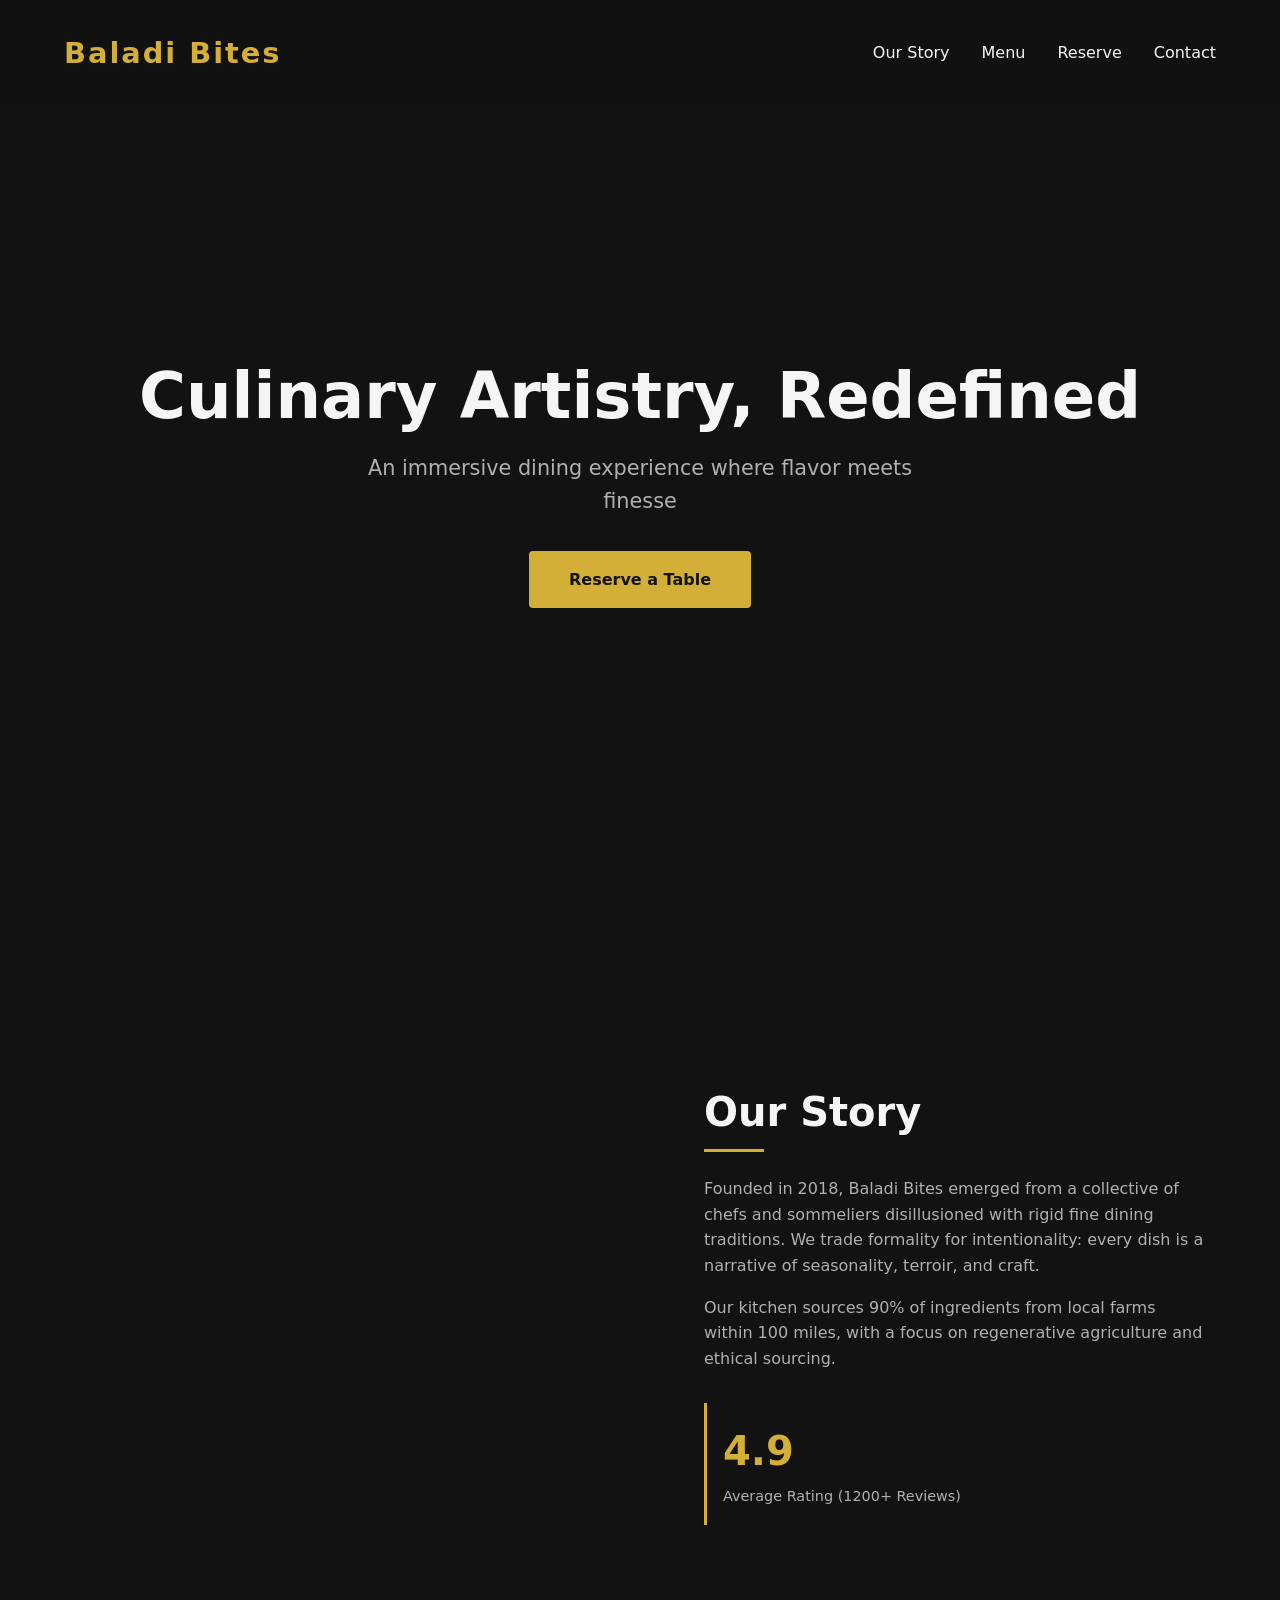
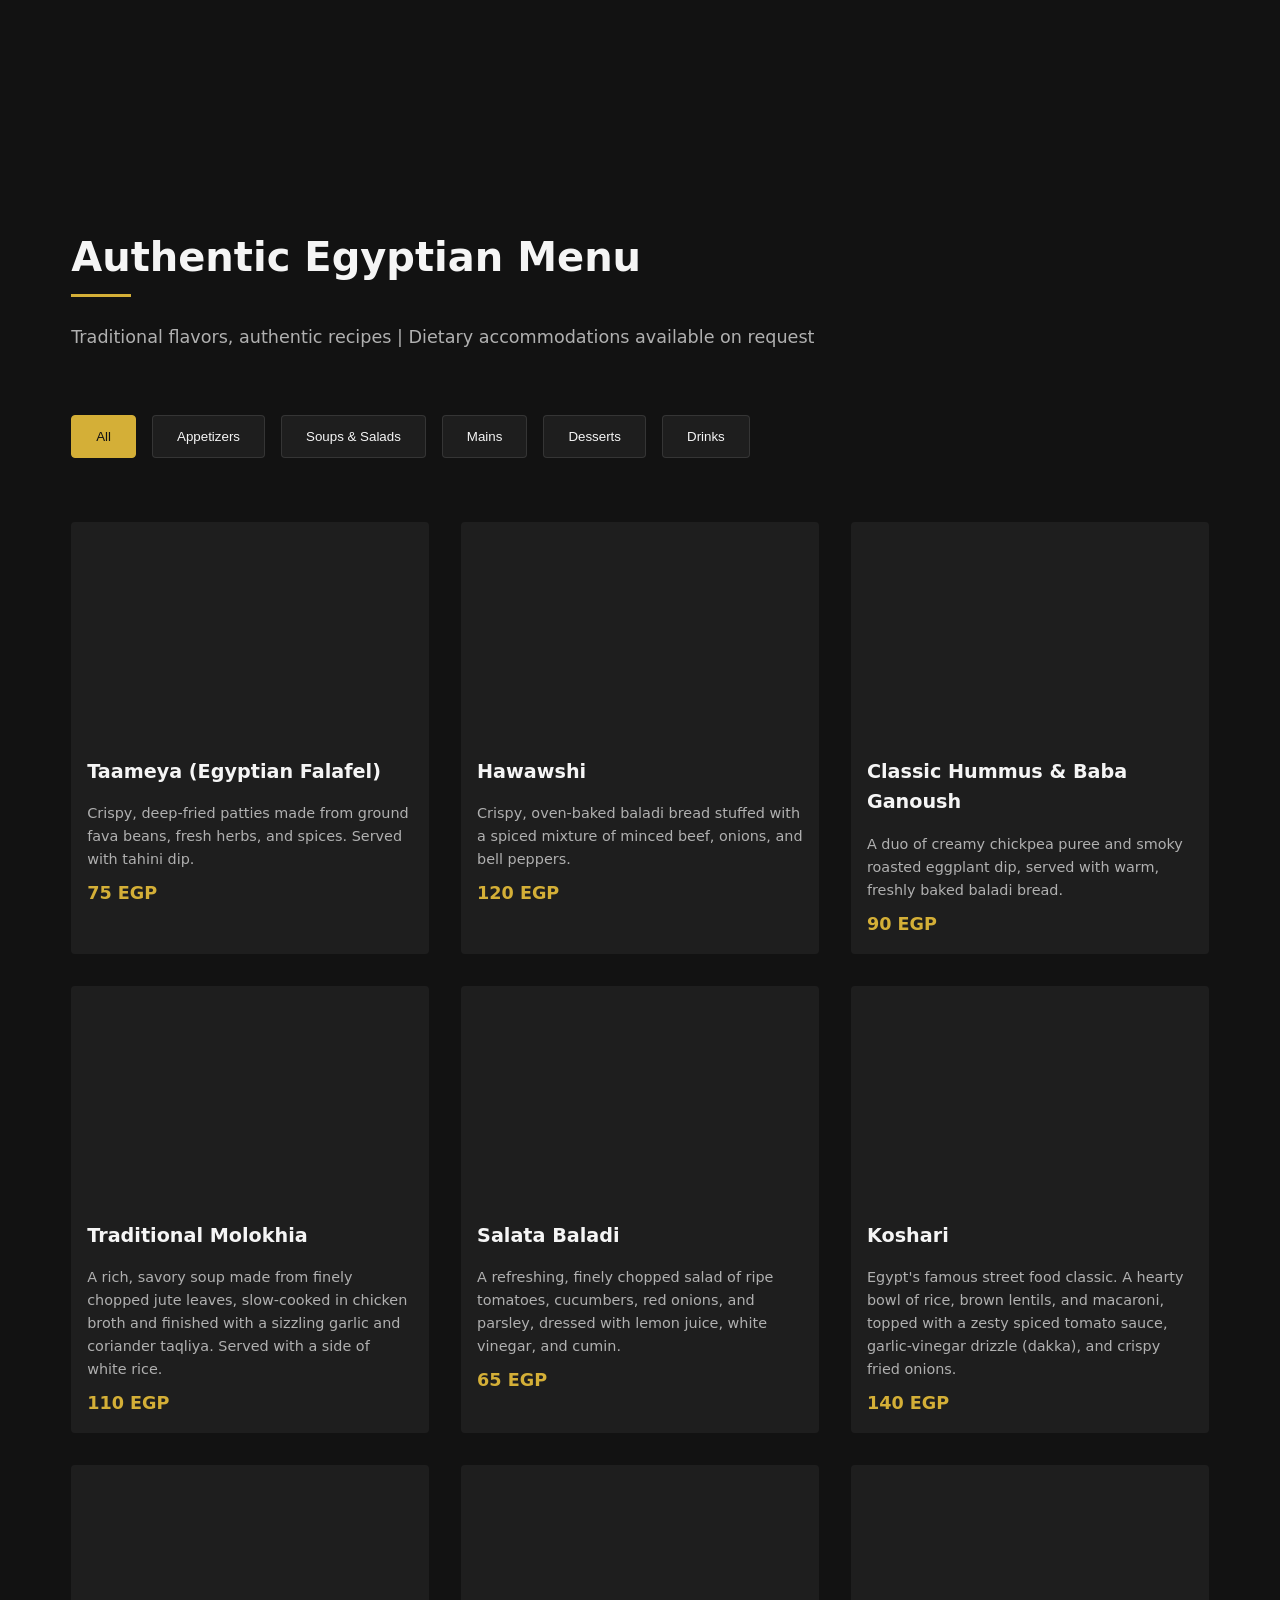
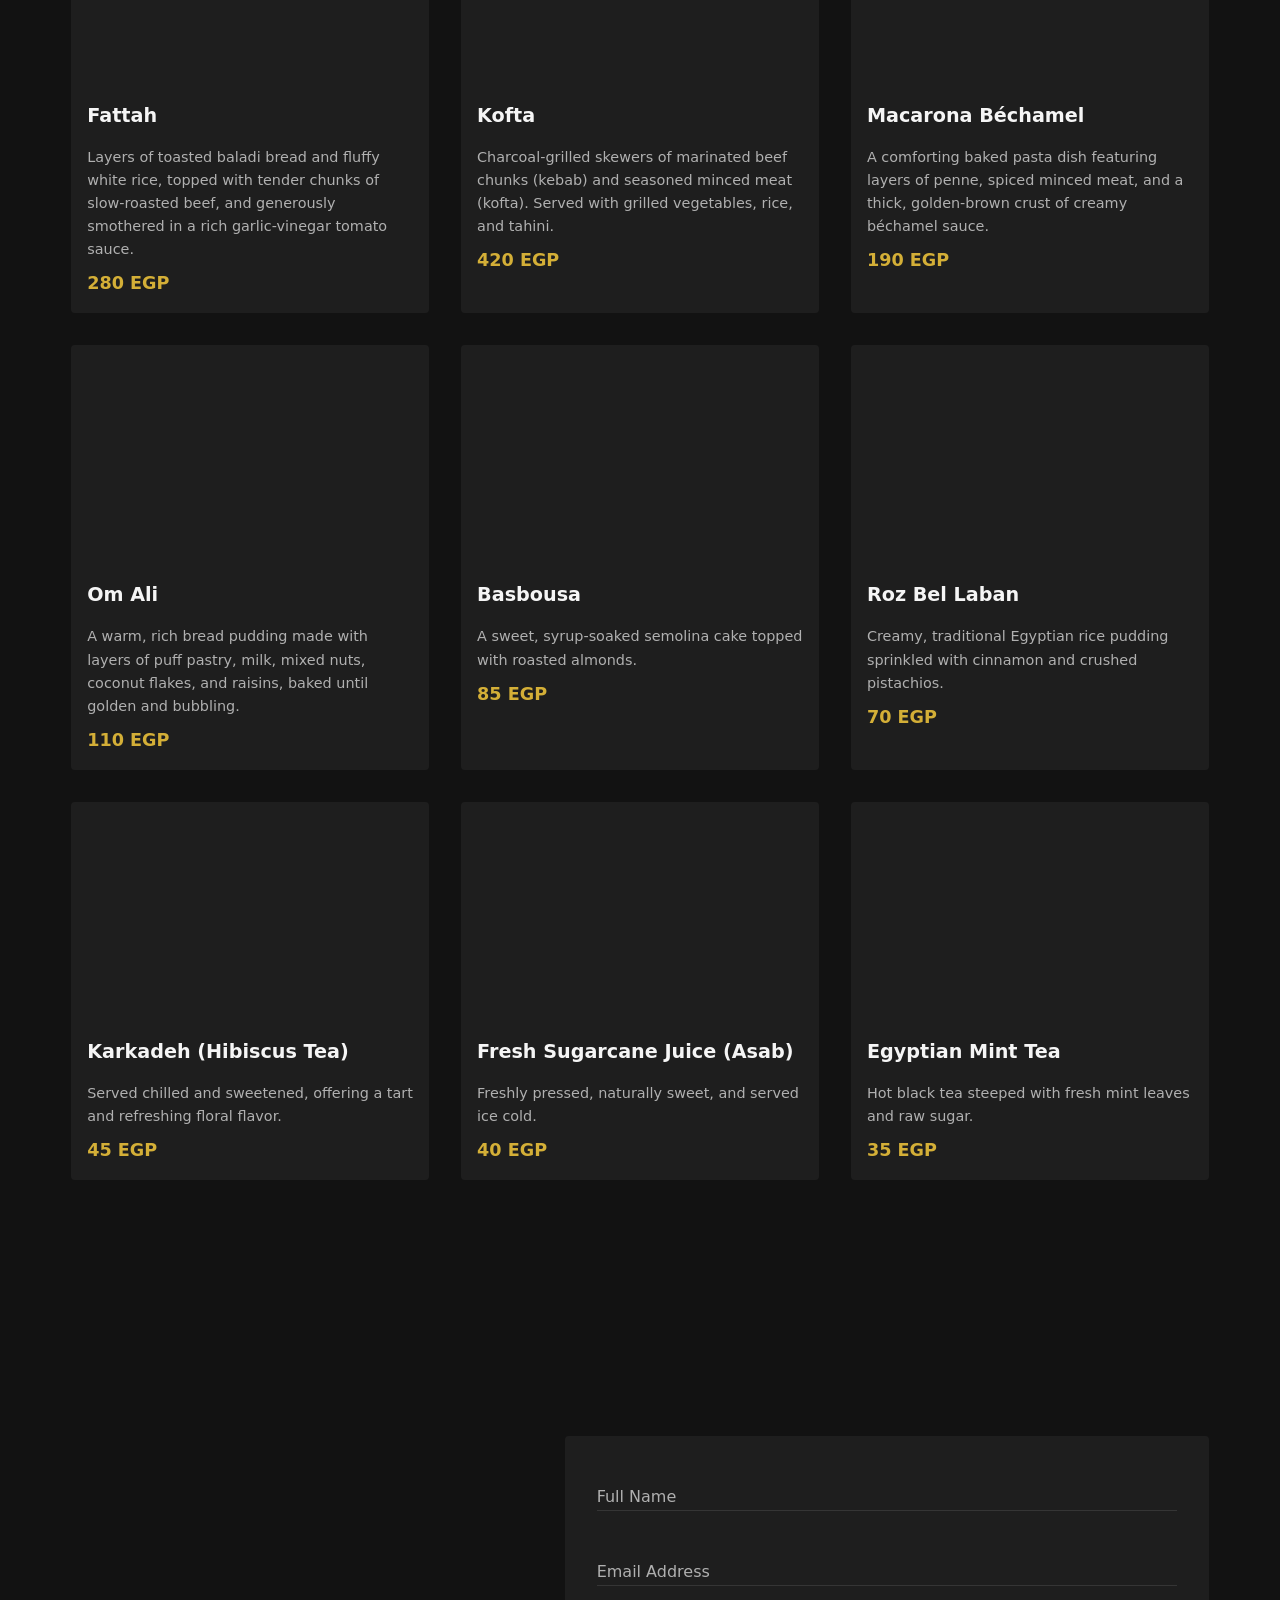
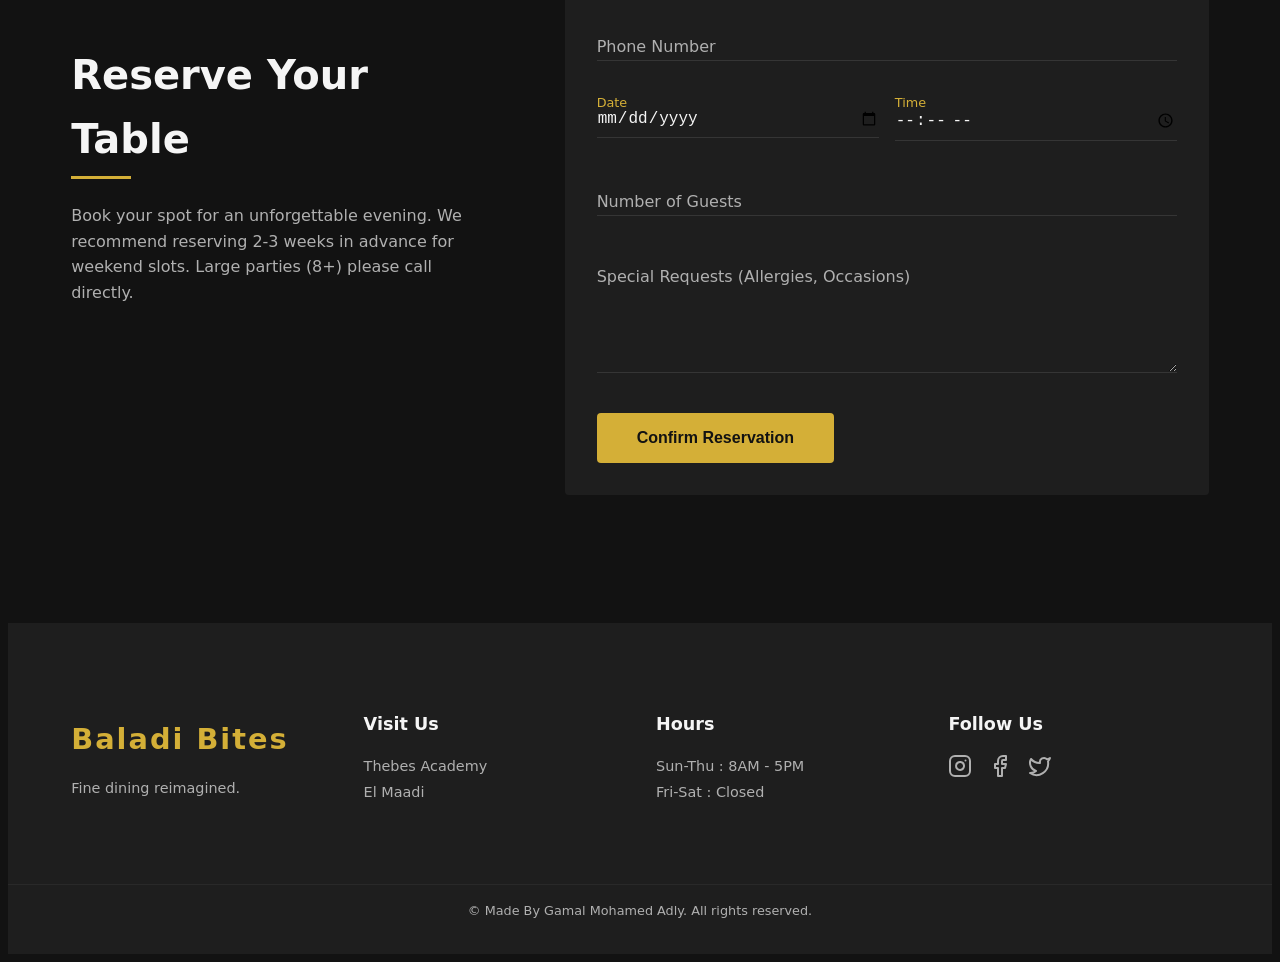
==== index.html @ e2bc04d7 "Add files via upload" ====
<!DOCTYPE html>
<html lang="en">
<head>
    <meta charset="UTF-8">
    <meta name="viewport" content="width=device-width, initial-scale=1.0">
    <title>Baladi Bites | Fine Dining</title>
    <link rel="stylesheet" href="style.css">
</head>
<body>
    <div class="cursor-dot" data-cursor-dot></div>
    
    <!-- Navigation -->
    <header class="header">
        <nav class="nav container">
            <a href="#" class="nav__logo">Baladi Bites</a>
            <ul class="nav__links">
                <li><a href="#story" class="nav__link">Our Story</a></li>
                <li><a href="#menu" class="nav__link">Menu</a></li>
                <li><a href="#reserve" class="nav__link">Reserve</a></li>
                <li><a href="#contact" class="nav__link">Contact</a></li>
            </ul>
            <button class="hamburger" aria-label="Toggle navigation">
                <span class="hamburger__line"></span>
                <span class="hamburger__line"></span>
                <span class="hamburger__line"></span>
            </button>
        </nav>
        <div class="mobile-nav">
            <ul class="mobile-nav__links">
                <li><a href="#story" class="mobile-nav__link">Our Story</a></li>
                <li><a href="#menu" class="mobile-nav__link">Menu</a></li>
                <li><a href="#reserve" class="mobile-nav__link">Reserve</a></li>
                <li><a href="#contact" class="mobile-nav__link">Contact</a></li>
            </ul>
        </div>
    </header>

    <main>
        <!-- Hero Section -->
        <section class="hero">
            <div class="hero__bg"></div>
            <div class="hero__content container">
                <h1 class="hero__title">Culinary Artistry, Redefined</h1>
                <p class="hero__subtitle">An immersive dining experience where flavor meets finesse</p>
                <a href="#reserve" class="btn btn--primary">Reserve a Table</a>
            </div>
        </section>

        <!-- Story Section -->
        <section id="story" class="section story">
            <div class="container story__grid">
                <div class="story__image scroll-reveal">
                    <div class="story__image-wrapper">
                        <!-- Our story image -->
                        <div class="placeholder-image" style="background-image: url('https://images.unsplash.com/photo-1552566626-52f8b828add9?q=80&w=870&auto=format&fit=crop&ixlib=rb-4.1.0&ixid=M3wxMjA3fDB8MHxwaG90by1wYWdlfHx8fGVufDB8fHx8fA%3D%3D')"></div>
                    </div>
                </div>
                <div class="story__text scroll-reveal">
                    <h2 class="section__title">Our Story</h2>
                    <p class="story__paragraph">Founded in 2018, Baladi Bites emerged from a collective of chefs and sommeliers disillusioned with rigid fine dining traditions. We trade formality for intentionality: every dish is a narrative of seasonality, terroir, and craft.</p>
                    <p class="story__paragraph">Our kitchen sources 90% of ingredients from local farms within 100 miles, with a focus on regenerative agriculture and ethical sourcing.</p>
                    <div class="story__stat">
                        <span class="stat__number">4.9</span>
                        <span class="stat__label">Average Rating (1200+ Reviews)</span>
                    </div>
                </div>
            </div>
        </section>

        <!-- Menu Section -->
        <section id="menu" class="section menu">
            <div class="container">
                <h2 class="section__title scroll-reveal">Authentic Egyptian Menu</h2>
                <p class="section__subtitle scroll-reveal">Traditional flavors, authentic recipes | Dietary accommodations available on request</p>
                <div class="menu__tabs scroll-reveal">
                    <button class="menu__tab active" data-category="all">All</button>
                    <button class="menu__tab" data-category="mezze">Appetizers</button>
                    <button class="menu__tab" data-category="soups-salads">Soups & Salads</button>
                    <button class="menu__tab" data-category="mains">Mains</button>
                    <button class="menu__tab" data-category="desserts">Desserts</button>
                    <button class="menu__tab" data-category="beverages">Drinks</button>
                </div>
                <div class="menu__grid">
                    <!-- Mezze (Appetizers) -->
                    <div class="menu-item scroll-reveal" data-category="mezze">
                        <div class="menu-item__image">
                            <div class="placeholder-image small" style="background-image: url('https://images.unsplash.com/photo-1701688596783-231b3764ef67?q=80&w=387&auto=format&fit=crop&ixlib=rb-4.1.0&ixid=M3wxMjA3fDB8MHxwaG90by1wYWdlfHx8fGVufDB8fHx8fA%3D%3D')"></div>
                        </div>
                        <div class="menu-item__content">
                            <h3 class="menu-item__name">Taameya (Egyptian Falafel)</h3>
                            <p class="menu-item__desc">Crispy, deep-fried patties made from ground fava beans, fresh herbs, and spices. Served with tahini dip.</p>
                            <span class="menu-item__price">75 EGP</span>
                        </div>
                    </div>
                    <div class="menu-item scroll-reveal" data-category="mezze">
                        <div class="menu-item__image">
                            <div class="placeholder-image small" style="background-image: url('https://tarasmulticulturaltable.com/wp-content/uploads/2021/09/Hawawshi-Egyptian-Meat-Stuffed-Bread-3-of-3.jpg')"></div>
                        </div>
                        <div class="menu-item__content">
                            <h3 class="menu-item__name">Hawawshi</h3>
                            <p class="menu-item__desc">Crispy, oven-baked baladi bread stuffed with a spiced mixture of minced beef, onions, and bell peppers.</p>
                            <span class="menu-item__price">120 EGP</span>
                        </div>
                    </div>
                    <div class="menu-item scroll-reveal" data-category="mezze">
                        <div class="menu-item__image">
                            <div class="placeholder-image small" style="background-image: url('https://www.theendlessmeal.com/wp-content/uploads/2018/09/Baba-Ganoush-recipe-750x750.jpg')"></div>
                        </div>
                        <div class="menu-item__content">
                            <h3 class="menu-item__name">Classic Hummus & Baba Ganoush</h3>
                            <p class="menu-item__desc">A duo of creamy chickpea puree and smoky roasted eggplant dip, served with warm, freshly baked baladi bread.</p>
                            <span class="menu-item__price">90 EGP</span>
                        </div>
                    </div>

                    <!-- Soups & Salads -->
                    <div class="menu-item scroll-reveal" data-category="soups-salads">
                        <div class="menu-item__image">
                            <div class="placeholder-image small" style="background-image: url('https://media.istockphoto.com/id/1490938624/photo/egyptian-traditional-food-molokhyia.jpg?s=612x612&w=0&k=20&c=Lq4S7JiO0O7i8OnydEmXcKAFef3oJOG7vDvZ_4C8KU8=')"></div>
                        </div>
                        <div class="menu-item__content">
                            <h3 class="menu-item__name">Traditional Molokhia</h3>
                            <p class="menu-item__desc">A rich, savory soup made from finely chopped jute leaves, slow-cooked in chicken broth and finished with a sizzling garlic and coriander taqliya. Served with a side of white rice.</p>
                            <span class="menu-item__price">110 EGP</span>
                        </div>
                    </div>
                    <div class="menu-item scroll-reveal" data-category="soups-salads">
                        <div class="menu-item__image">
                            <div class="placeholder-image small" style="background-image: url('https://upload.wikimedia.org/wikipedia/commons/thumb/2/28/Salata_baladi.jpg/1280px-Salata_baladi.jpg')"></div>
                        </div>
                        <div class="menu-item__content">
                            <h3 class="menu-item__name">Salata Baladi</h3>
                            <p class="menu-item__desc">A refreshing, finely chopped salad of ripe tomatoes, cucumbers, red onions, and parsley, dressed with lemon juice, white vinegar, and cumin.</p>
                            <span class="menu-item__price">65 EGP</span>
                        </div>
                    </div>

                    <!-- Main Courses -->
                    <div class="menu-item scroll-reveal" data-category="mains">
                        <div class="menu-item__image">
                            <div class="placeholder-image small" style="background-image: url('https://upload.wikimedia.org/wikipedia/commons/e/e9/Egyptian_food_Koshary.jpg')"></div>
                        </div>
                        <div class="menu-item__content">
                            <h3 class="menu-item__name">Koshari</h3>
                            <p class="menu-item__desc">Egypt's famous street food classic. A hearty bowl of rice, brown lentils, and macaroni, topped with a zesty spiced tomato sauce, garlic-vinegar drizzle (dakka), and crispy fried onions.</p>
                            <span class="menu-item__price">140 EGP</span>
                        </div>
                    </div>
                    <div class="menu-item scroll-reveal" data-category="mains">
                        <div class="menu-item__image">
                            <div class="placeholder-image small" style="background-image: url('https://www.unileverfoodsolutions.eg/dam/global-ufs/mcos/meps/arabia/calcmenu/recipes/EG-recipes/In-Development/beef-shank-over-egyptian-fatta/main-header.jpg')"></div>
                        </div>
                        <div class="menu-item__content">
                            <h3 class="menu-item__name">Fattah</h3>
                            <p class="menu-item__desc">Layers of toasted baladi bread and fluffy white rice, topped with tender chunks of slow-roasted beef, and generously smothered in a rich garlic-vinegar tomato sauce.</p>
                            <span class="menu-item__price">280 EGP</span>
                        </div>
                    </div>
                    <div class="menu-item scroll-reveal" data-category="mains">
                        <div class="menu-item__image">
                            <div class="placeholder-image small" style="background-image: url('https://www.seriouseats.com/thmb/VDkcBrPDtVa4kBHa6XvklX2taB8=/1500x0/filters:no_upscale():max_bytes(150000):strip_icc()/__opt__aboutcom__coeus__resources__content_migration__serious_eats__seriouseats.com__recipes__images__20090813-lamb-kofta-4cea300ea5664787995b284c6a5ea9bb.jpg')"></div>
                        </div>
                        <div class="menu-item__content">
                            <h3 class="menu-item__name">Kofta</h3>
                            <p class="menu-item__desc">Charcoal-grilled skewers of marinated beef chunks (kebab) and seasoned minced meat (kofta). Served with grilled vegetables, rice, and tahini.</p>
                            <span class="menu-item__price">420 EGP</span>
                        </div>
                    </div>
                    <div class="menu-item scroll-reveal" data-category="mains">
                        <div class="menu-item__image">
                            <div class="placeholder-image small" style="background-image: url('https://tarasmulticulturaltable.com/wp-content/uploads/2019/01/Macarona-Bechamel-Egyptian-Baked-Pasta-2-of-3.jpg')"></div>
                        </div>
                        <div class="menu-item__content">
                            <h3 class="menu-item__name">Macarona Béchamel</h3>
                            <p class="menu-item__desc">A comforting baked pasta dish featuring layers of penne, spiced minced meat, and a thick, golden-brown crust of creamy béchamel sauce.</p>
                            <span class="menu-item__price">190 EGP</span>
                        </div>
                    </div>

                    <!-- Desserts -->
                    <div class="menu-item scroll-reveal" data-category="desserts">
                        <div class="menu-item__image">
                            <div class="placeholder-image small" style="background-image: url('https://t3.ftcdn.net/jpg/07/62/13/36/360_F_762133669_JiKxY4Dh9N9XXSTaU0Bs4FVhsabb4Xl3.jpg')"></div>
                        </div>
                        <div class="menu-item__content">
                            <h3 class="menu-item__name">Om Ali</h3>
                            <p class="menu-item__desc">A warm, rich bread pudding made with layers of puff pastry, milk, mixed nuts, coconut flakes, and raisins, baked until golden and bubbling.</p>
                            <span class="menu-item__price">110 EGP</span>
                        </div>
                    </div>
                    <div class="menu-item scroll-reveal" data-category="desserts">
                        <div class="menu-item__image">
                            <div class="placeholder-image small" style="background-image: url('https://thumbs.dreamstime.com/b/square-piece-basbousa-cream-held-fork-above-tray-dessert-has-golden-brown-crust-topped-crushed-384916424.jpg')"></div>
                        </div>
                        <div class="menu-item__content">
                            <h3 class="menu-item__name">Basbousa</h3>
                            <p class="menu-item__desc">A sweet, syrup-soaked semolina cake topped with roasted almonds.</p>
                            <span class="menu-item__price">85 EGP</span>
                        </div>
                    </div>
                    <div class="menu-item scroll-reveal" data-category="desserts">
                        <div class="menu-item__image">
                            <div class="placeholder-image small" style="background-image: url('https://www.osiristours.com/wp-content/uploads/2023/12/Roz-Bel-Laban.jpg')"></div>
                        </div>
                        <div class="menu-item__content">
                            <h3 class="menu-item__name">Roz Bel Laban</h3>
                            <p class="menu-item__desc">Creamy, traditional Egyptian rice pudding sprinkled with cinnamon and crushed pistachios.</p>
                            <span class="menu-item__price">70 EGP</span>
                        </div>
                    </div>

                    <!-- Beverages -->
                    <div class="menu-item scroll-reveal" data-category="beverages">
                        <div class="menu-item__image">
                            <div class="placeholder-image small" style="background-image: url('https://static.vecteezy.com/system/resources/previews/075/407/500/large_2x/egyptian-karkadeh-hibiscus-tea-free-photo.jpg')"></div>
                        </div>
                        <div class="menu-item__content">
                            <h3 class="menu-item__name">Karkadeh (Hibiscus Tea)</h3>
                            <p class="menu-item__desc">Served chilled and sweetened, offering a tart and refreshing floral flavor.</p>
                            <span class="menu-item__price">45 EGP</span>
                        </div>
                    </div>
                    <div class="menu-item scroll-reveal" data-category="beverages">
                        <div class="menu-item__image">
                            <div class="placeholder-image small" style="background-image: url('https://t4.ftcdn.net/jpg/05/88/95/49/360_F_588954911_S2dXt8djD0SJ03XFjbmGKepOZfJwVFGn.jpg')"></div>
                        </div>
                        <div class="menu-item__content">
                            <h3 class="menu-item__name">Fresh Sugarcane Juice (Asab)</h3>
                            <p class="menu-item__desc">Freshly pressed, naturally sweet, and served ice cold.</p>
                            <span class="menu-item__price">40 EGP</span>
                        </div>
                    </div>
                    <div class="menu-item scroll-reveal" data-category="beverages">
                        <div class="menu-item__image">
                            <div class="placeholder-image small" style="background-image: url('https://img.freepik.com/premium-photo/refreshing-glass-iced-tea-with-mint-leaves_1306868-11833.jpg?semt=ais_hybrid&w=740&q=80')"></div>
                        </div>
                        <div class="menu-item__content">
                            <h3 class="menu-item__name">Egyptian Mint Tea</h3>
                            <p class="menu-item__desc">Hot black tea steeped with fresh mint leaves and raw sugar.</p>
                            <span class="menu-item__price">35 EGP</span>
                        </div>
                    </div>
                </div>
            </div>
        </section>

        <!-- Reservation Section -->
        <section id="reserve" class="section reserve">
            <div class="container reserve__grid">
                <div class="reserve__text scroll-reveal">
                    <h2 class="section__title">Reserve Your Table</h2>
                    <p class="reserve__paragraph">Book your spot for an unforgettable evening. We recommend reserving 2-3 weeks in advance for weekend slots. Large parties (8+) please call directly.</p>
                </div>
                <form class="reserve__form scroll-reveal" id="reservation-form">
                    <div class="form-group">
                        <input type="text" id="name" placeholder=" " required>
                        <label for="name">Full Name</label>
                    </div>
                    <div class="form-group">
                        <input type="email" id="email" placeholder=" " required>
                        <label for="email">Email Address</label>
                    </div>
                    <div class="form-group">
                        <input type="tel" id="phone" placeholder=" " required>
                        <label for="phone">Phone Number</label>
                    </div>
                    <div class="form-row">
                        <div class="form-group">
                            <input type="date" id="date" placeholder=" " required>
                            <label for="date">Date</label>
                        </div>
                        <div class="form-group">
                            <input type="time" id="time" placeholder=" " required>
                            <label for="time">Time</label>
                        </div>
                    </div>
                    <div class="form-group">
                        <input type="number" id="guests" placeholder=" " min="1" max="12" required>
                        <label for="guests">Number of Guests</label>
                    </div>
                    <div class="form-group">
                        <textarea id="notes" placeholder=" " rows="3"></textarea>
                        <label for="notes">Special Requests (Allergies, Occasions)</label>
                    </div>
                    <button type="submit" class="btn btn--primary">Confirm Reservation</button>
                </form>
            </div>
        </section>
    </main>

    <!-- Footer -->
    <footer id="contact" class="footer">
        <div class="container footer__grid">
            <div class="footer__col scroll-reveal">
                <h3 class="footer__title">Baladi Bites</h3>
                <p class="footer__text">Fine dining reimagined.</p>
            </div>
            <div class="footer__col scroll-reveal">
                <h4 class="footer__subtitle">Visit Us</h4>
                <p class="footer__text">Thebes Academy<br>El Maadi</p>
            </div>
            <div class="footer__col scroll-reveal">
                <h4 class="footer__subtitle">Hours</h4>
                <p class="footer__text">Sun-Thu : 8AM - 5PM<br>Fri-Sat : Closed</p>
            </div>
            <div class="footer__col scroll-reveal">
                <h4 class="footer__subtitle">Follow Us</h4>
                <div class="footer__social">
                    <a href="#" class="social-icon" aria-label="Instagram">
                        <svg xmlns="http://www.w3.org/2000/svg" width="24" height="24" viewBox="0 0 24 24" fill="none" stroke="currentColor" stroke-width="2" stroke-linecap="round" stroke-linejoin="round"><rect x="2" y="2" width="20" height="20" rx="5" ry="5"></rect><path d="M16 11.37A4 4 0 1 1 12.63 8 4 4 0 0 1 16 11.37z"></path><line x1="17.5" y1="6.5" x2="17.51" y2="6.5"></line></svg>
                    </a>
                    <a href="#" class="social-icon" aria-label="Facebook">
                        <svg xmlns="http://www.w3.org/2000/svg" width="24" height="24" viewBox="0 0 24 24" fill="none" stroke="currentColor" stroke-width="2" stroke-linecap="round" stroke-linejoin="round"><path d="M18 2h-3a5 5 0 0 0-5 5v3H7v4h3v8h4v-8h3l1-4h-4V7a1 1 0 0 1 1-1h3z"></path></svg>
                    </a>
                    <a href="#" class="social-icon" aria-label="Twitter">
                        <svg xmlns="http://www.w3.org/2000/svg" width="24" height="24" viewBox="0 0 24 24" fill="none" stroke="currentColor" stroke-width="2" stroke-linecap="round" stroke-linejoin="round"><path d="M22 4s-.7 2.1-2 3.4c1.6 10-9.4 17.3-18 11.6 2.2.1 4.4-.6 6-2C3 15.5.5 9.6 3 5c2.2 2.6 5.6 4.1 9 4-.9-4.2 4-6.6 7-3.8 1.1 0 3-1.2 3-1.2z"></path></svg>
                    </a>
                </div>
            </div>
        </div>
        <div class="footer__bottom">
            <p class="container">&copy; Made By Gamal Mohamed Adly. All rights reserved.</p>
        </div>
    </footer>

    <script src="script.js"></script>
</body>
</html>
---- style.css ----
/* CSS Variables */ 
:root {     
    --bg-primary: #121212;     
    --bg-secondary: #1e1e1e;     
    --text-primary: #f5f5f5;     
    --text-secondary: #b0b0b0;     
    --accent: #d4af37;     
    --accent-light: #e8c547;     
    --spacing-sm: 1rem;     
    --spacing-md: 2rem;     
    --spacing-lg: 4rem;     
    --spacing-xl: 8rem;     
    --border-radius: 4px;     
    --transition: all 0.3s ease;     
    --font-main: system-ui, -apple-system, BlinkMacSystemFont, 'Segoe UI', Roboto, sans-serif; 
} /* Added missing brackets everywhere below */

/* Custom Scrollbar */ 
::-webkit-scrollbar {     
    width: 8px; 
}

::-webkit-scrollbar-track {     
    background: var(--bg-primary); 
}

::-webkit-scrollbar-thumb {     
    background: var(--accent);     
    border-radius: 4px;     
    scrollbar-width: thin;     
    scrollbar-color: var(--accent) var(--bg-primary); 
}

::selection {     
    background: var(--accent);     
    color: var(--bg-primary); 
}

*::before, *::after {     
    margin: 0;     
    padding: 0;     
    box-sizing: border-box; 
}

html {     
    scroll-behavior: smooth; 
}

body {     
    font-family: var(--font-main);     
    background: var(--bg-primary);     
    color: var(--text-primary);     
    line-height: 1.6;     
    overflow-x: hidden; 
}

.container {     
    width: 90%;     
    max-width: 1200px;     
    margin: 0 auto; 
}

.btn {     
    display: inline-block;     
    padding: 1rem 2.5rem;     
    border: none;     
    border-radius: var(--border-radius);     
    font-size: 1rem;     
    font-weight: 600;     
    text-decoration: none;     
    cursor: pointer;     
    transition: var(--transition); 
}

.btn--primary {     
    background: var(--accent);     
    color: var(--bg-primary); 
}

.btn--primary:hover {     
    background: var(--accent-light);     
    transform: translateY(-2px);     
    box-shadow: 0 4px 12px rgba(212, 175, 55, 0.3); 
}

.section {     
    padding: var(--spacing-xl) 0; 
}

.section__title {     
    font-size: 2.5rem;     
    margin-bottom: 1rem;     
    position: relative;     
    display: inline-block; 
}

.section__title::after {     
    content: '';     
    position: absolute;     
    bottom: -8px;     
    left: 0;     
    width: 60px;     
    height: 3px;     
    background: var(--accent); 
}

.section__subtitle {     
    color: var(--text-secondary);     
    font-size: 1.1rem;     
    margin-bottom: var(--spacing-lg); 
}

.scroll-reveal {     
    opacity: 0;     
    transform: translateY(20px);     
    transition: opacity 0.6s ease, transform 0.6s ease; 
}

.scroll-reveal.visible {     
    opacity: 1;     
    transform: translateY(0); 
}

.header {     
    position: fixed;     
    top: 0;     
    left: 0;     
    width: 100%;     
    z-index: 1000;     
    padding: 1.5rem 0;     
    transition: var(--transition);     
    background: rgba(18, 18, 18, 0.9);     
    backdrop-filter: blur(10px); 
}

.nav {     
    display: flex;     
    justify-content: space-between;     
    align-items: center; 
}

.nav__logo {     
    font-size: 1.8rem;     
    font-weight: 700;     
    color: var(--accent);     
    text-decoration: none;     
    letter-spacing: 2px; 
}

.nav__links {     
    display: flex;     
    gap: var(--spacing-md);     
    list-style: none; 
}

.nav__link {     
    color: var(--text-primary);     
    text-decoration: none;     
    font-weight: 500;     
    position: relative;     
    padding-bottom: 4px; 
}

.nav__link::after {     
    content: '';     
    position: absolute;     
    bottom: 0;     
    left: 0;     
    width: 0;     
    height: 2px;     
    background: var(--accent);     
    transition: var(--transition); 
}

.nav__link:hover::after {     
    width: 100%; 
}

.hamburger {     
    display: none;     
    flex-direction: column;     
    gap: 5px;     
    background: none;     
    border: none;     
    cursor: pointer;     
    padding: 5px; 
}

.hamburger__line {     
    width: 25px;     
    height: 2px;     
    background: var(--text-primary);     
    transition: var(--transition); 
}

.hamburger.active .hamburger__line:nth-child(1) {     
    transform: rotate(45deg) translate(5px, 5px); 
}

.hamburger.active .hamburger__line:nth-child(2) {     
    opacity: 0; 
}

.hamburger.active .hamburger__line:nth-child(3) {     
    transform: rotate(-45deg) translate(7px, -6px); 
}

.mobile-nav {     
    position: fixed;     
    top: 0;     
    right: 0;     
    width: 100%;     
    height: 100vh;     
    background: var(--bg-primary);     
    display: flex;     
    align-items: center;     
    justify-content: center;     
    transform: translateX(100%);     
    transition: var(--transition);     
    z-index: 999; 
}

.mobile-nav.active {     
    transform: translateX(0); 
}

.mobile-nav__links {     
    list-style: none;     
    text-align: center; 
}

.mobile-nav__link {     
    display: block;     
    color: var(--text-primary);     
    text-decoration: none;     
    font-size: 2rem;     
    margin: var(--spacing-md) 0;     
    transition: var(--transition); 
}

.mobile-nav__link:hover {     
    color: var(--accent); 
}

.hero {     
    height: 100vh;     
    position: relative;     
    display: flex;     
    align-items: center;     
    justify-content: center;     
    overflow: hidden; 
}

.hero__bg {     
    position: absolute;     
    top: 0;     
    left: 0;     
    width: 100%;     
    height: 100%;     
    background-image: url('https://images.unsplash.com/photo-1517248135467-4c7edcad34c4?w=1920&q=80');     
    background-size: cover;     
    background-position: center;     
    animation: zoom 20s ease-in-out infinite alternate;     
    opacity: 0.6; 
}

@keyframes zoom {     
    from { transform: scale(1); }     
    to { transform: scale(1.1); } 
}

.hero__content {     
    position: relative;     
    z-index: 1;     
    text-align: center;     
    padding: 0 var(--spacing-sm); 
}

.hero__title {     
    font-size: 4rem;     
    margin-bottom: 1rem;     
    line-height: 1.1; 
}

.hero__subtitle {     
    font-size: 1.3rem;     
    color: var(--text-secondary);     
    margin-bottom: var(--spacing-md);     
    max-width: 600px;     
    margin-left: auto;     
    margin-right: auto; 
}

.story__grid {     
    display: grid;     
    grid-template-columns: 1fr 1fr;     
    gap: var(--spacing-lg);     
    align-items: center; 
}

.story__image {     
    position: relative; 
}

.story__image-wrapper {     
    border-radius: var(--border-radius);     
    overflow: hidden;     
    transition: var(--transition); 
}

.story__image-wrapper:hover {     
    transform: scale(1.02); 
}

.placeholder-image {     
    width: 100%;     
    height: 500px;     
    background-size: cover;     
    background-position: center;     
    transition: var(--transition); 
}

.placeholder-image:hover {     
    transform: scale(1.05); 
}

.placeholder-image.small {     
    height: 200px; 
}

.story__text {     
    padding-left: var(--spacing-md); 
}

.story__paragraph {     
    margin-bottom: var(--spacing-sm);     
    color: var(--text-secondary); 
}

.story__stat {     
    margin-top: var(--spacing-md);     
    padding: var(--spacing-sm);     
    border-left: 3px solid var(--accent); 
}

.stat__number {     
    font-size: 2.5rem;     
    font-weight: 700;     
    color: var(--accent);     
    display: block; 
}

.stat__label {     
    color: var(--text-secondary);     
    font-size: 0.9rem; 
}

.menu__tabs {     
    display: flex;     
    gap: var(--spacing-sm);     
    margin-bottom: var(--spacing-lg);     
    flex-wrap: wrap; 
}

.menu__tab {     
    padding: 0.8rem 1.5rem;     
    background: var(--bg-secondary);     
    border: 1px solid rgba(255,255,255,0.1);     
    color: var(--text-primary);     
    border-radius: var(--border-radius);     
    cursor: pointer;     
    transition: var(--transition); 
}

.menu__tab.active, .menu__tab:hover {     
    background: var(--accent);     
    color: var(--bg-primary);     
    border-color: var(--accent); 
}

.menu__grid {     
    display: grid;     
    grid-template-columns: repeat(auto-fit, minmax(300px, 1fr));     
    gap: var(--spacing-md); 
}

.menu-item {     
    background: var(--bg-secondary);     
    border-radius: var(--border-radius);     
    overflow: hidden;     
    transition: opacity 0.3s ease, transform 0.3s ease; 
}

.menu-item.hidden {
    opacity: 0;
    transform: scale(0.95);
    height: 0;
    margin: 0;
    padding: 0;
    overflow: hidden;
    display: none; /* Add this line */
}

.menu-item__image {     
    overflow: hidden; 
}

.menu-item__content {     
    padding: var(--spacing-sm); 
}

.menu-item__name {     
    font-size: 1.2rem;     
    margin-bottom: 0.5rem; 
}

.menu-item__desc {     
    color: var(--text-secondary);     
    font-size: 0.9rem;     
    margin-bottom: 0.5rem; 
}

.menu-item__price {     
    color: var(--accent);     
    font-weight: 700;     
    font-size: 1.1rem; 
}

.reserve__grid {     
    display: grid;     
    grid-template-columns: 1fr 1.5fr;     
    gap: var(--spacing-lg);     
    align-items: center; 
}

.reserve__text {     
    padding-right: var(--spacing-md); 
}

.reserve__paragraph {     
    color: var(--text-secondary); 
}

.reserve__form {     
    background: var(--bg-secondary);     
    padding: var(--spacing-md);     
    border-radius: var(--border-radius); 
}

.form-group {     
    position: relative;     
    margin-bottom: var(--spacing-md); 
}

.form-row {     
    display: grid;     
    grid-template-columns: 1fr 1fr;     
    gap: var(--spacing-sm); 
}

.form-group input, .form-group textarea {     
    width: 100%;     
    padding: 1rem 0 0.5rem 0;     
    border: none;     
    border-bottom: 1px solid rgba(255,255,255,0.1);     
    background: transparent;     
    color: var(--text-primary);     
    font-size: 1rem;     
    transition: var(--transition); 
}

.form-group textarea {     
    resize: vertical;     
    min-height: 100px; 
}

.form-group label {     
    position: absolute;     
    top: 1rem;     
    left: 0;     
    color: var(--text-secondary);     
    transition: var(--transition);     
    pointer-events: none; 
}

.form-group input:focus ~ label, .form-group input:not(:placeholder-shown) ~ label, .form-group textarea:focus ~ label, .form-group textarea:not(:placeholder-shown) ~ label {     
    top: 0;     
    font-size: 0.8rem;     
    color: var(--accent); 
}

.form-group input:focus, .form-group textarea:focus {     
    outline: none;     
    border-bottom-color: var(--accent); 
}

.footer {     
    background: var(--bg-secondary);     
    padding: var(--spacing-lg) 0 var(--spacing-sm) 0; 
}

.footer__grid {     
    display: grid;     
    grid-template-columns: repeat(auto-fit, minmax(200px, 1fr));     
    gap: var(--spacing-md);     
    margin-bottom: var(--spacing-lg); 
}

.footer__title {     
    font-size: 1.8rem;     
    color: var(--accent);     
    letter-spacing: 2px;     
    margin-bottom: 0.5rem; 
}

.footer__subtitle {     
    font-size: 1.1rem;     
    margin-bottom: 1rem;     
    color: var(--text-primary); 
}

.footer__text {     
    color: var(--text-secondary);     
    font-size: 0.9rem;     
    line-height: 1.8; 
}

.footer__social {     
    display: flex;     
    gap: var(--spacing-sm); 
}

.social-icon {     
    color: var(--text-secondary);     
    transition: var(--transition); 
}

.social-icon:hover {     
    color: var(--accent);     
    transform: translateY(-3px); 
}

.footer__bottom {     
    text-align: center;     
    padding: var(--spacing-sm) 0;     
    border-top: 1px solid rgba(255,255,255,0.05);     
    color: var(--text-secondary);     
    font-size: 0.8rem; 
}

@media (max-width: 992px) {     
    .hero__title {         
        font-size: 3rem;     
    }     
    .story__grid {         
        grid-template-columns: 1fr;     
    }     
    .story__text {         
        padding-left: 0;     
    }     
    .reserve__grid {         
        grid-template-columns: 1fr;     
    } 
}

@media (max-width: 768px) {     
    .nav__links {         
        display: none;     
    }     
    .hamburger {         
        display: flex;     
    }     
    .hero__title {         
        font-size: 2.5rem;     
    }     
    .hero__subtitle {         
        font-size: 1.1rem;     
    }     
    .section__title {         
        font-size: 2rem;     
    }     
    .menu__grid {         
        grid-template-columns: 1fr;     
    }     
    .form-row {         
        grid-template-columns: 1fr;     
    } 
}

@media (max-width: 480px) {     
    .hero__title {         
        font-size: 2rem;     
    }     
    .container {         
        width: 95%;     
    } 
}
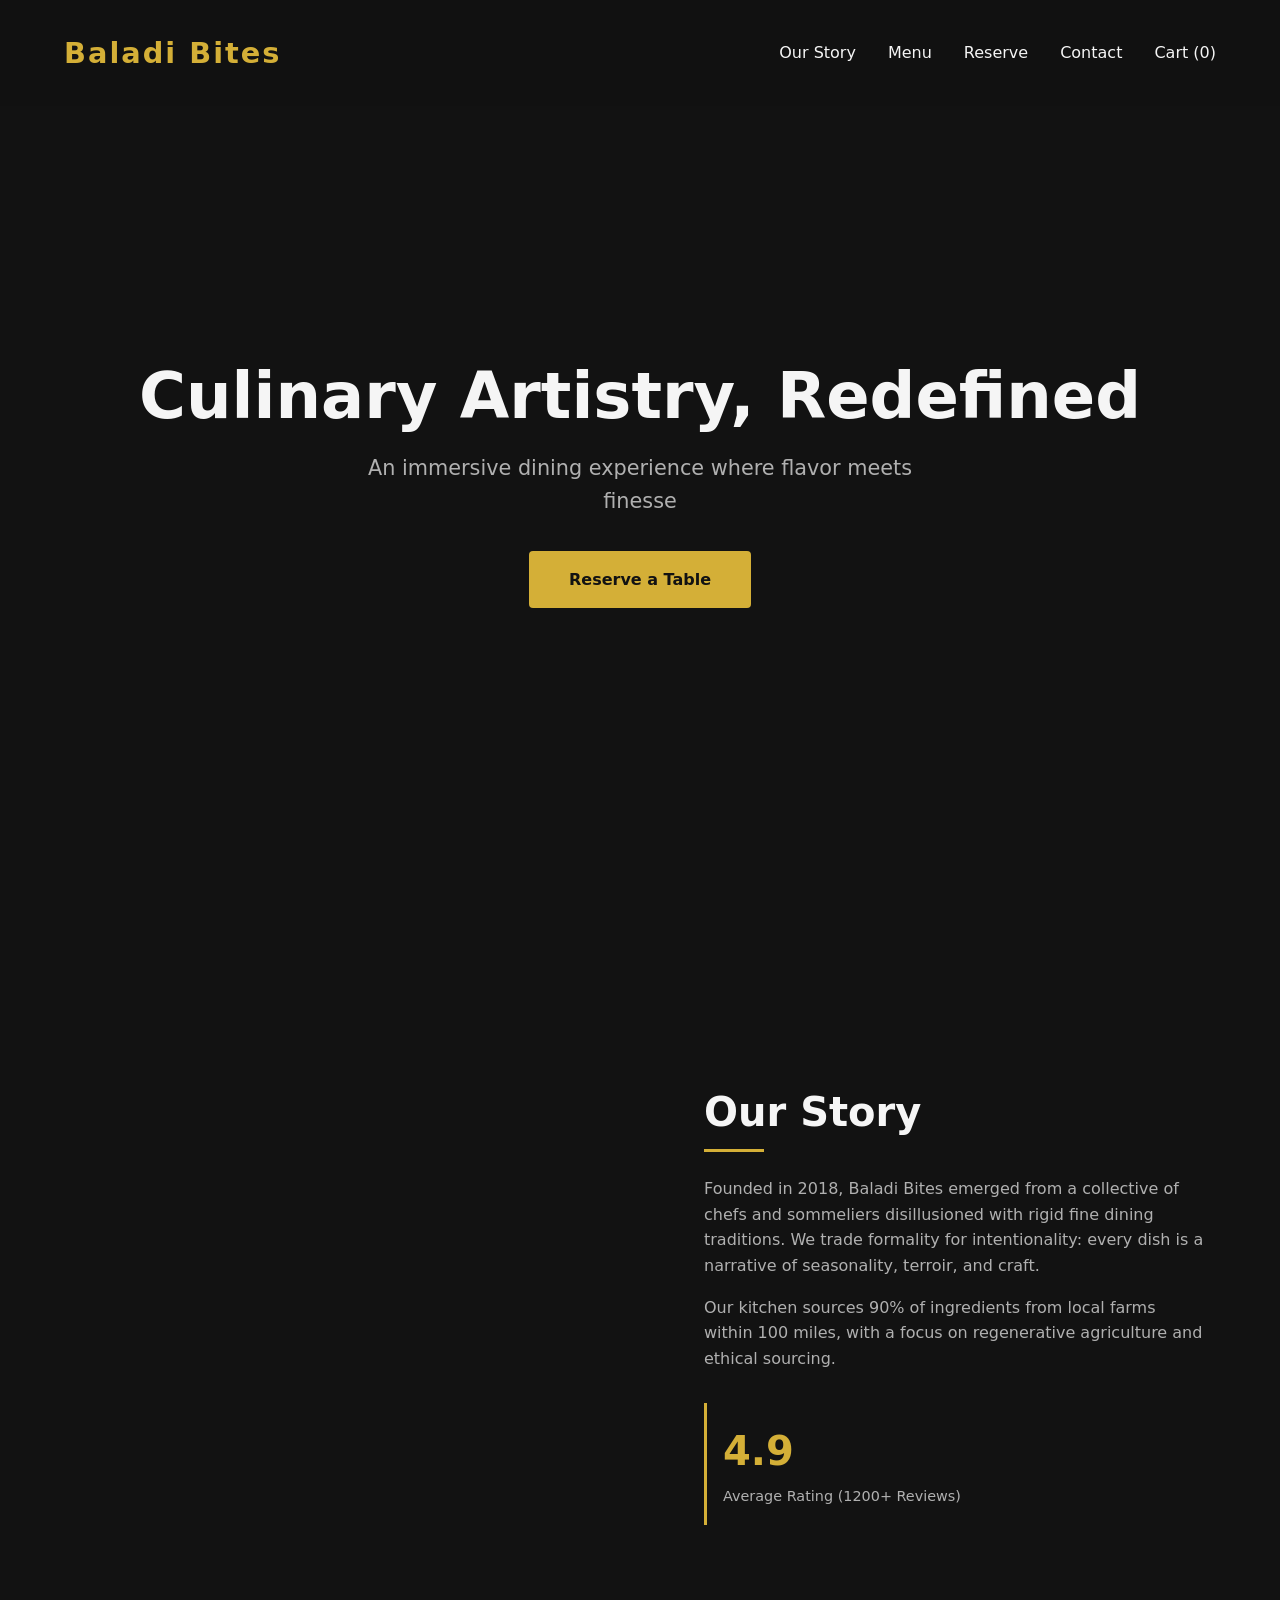
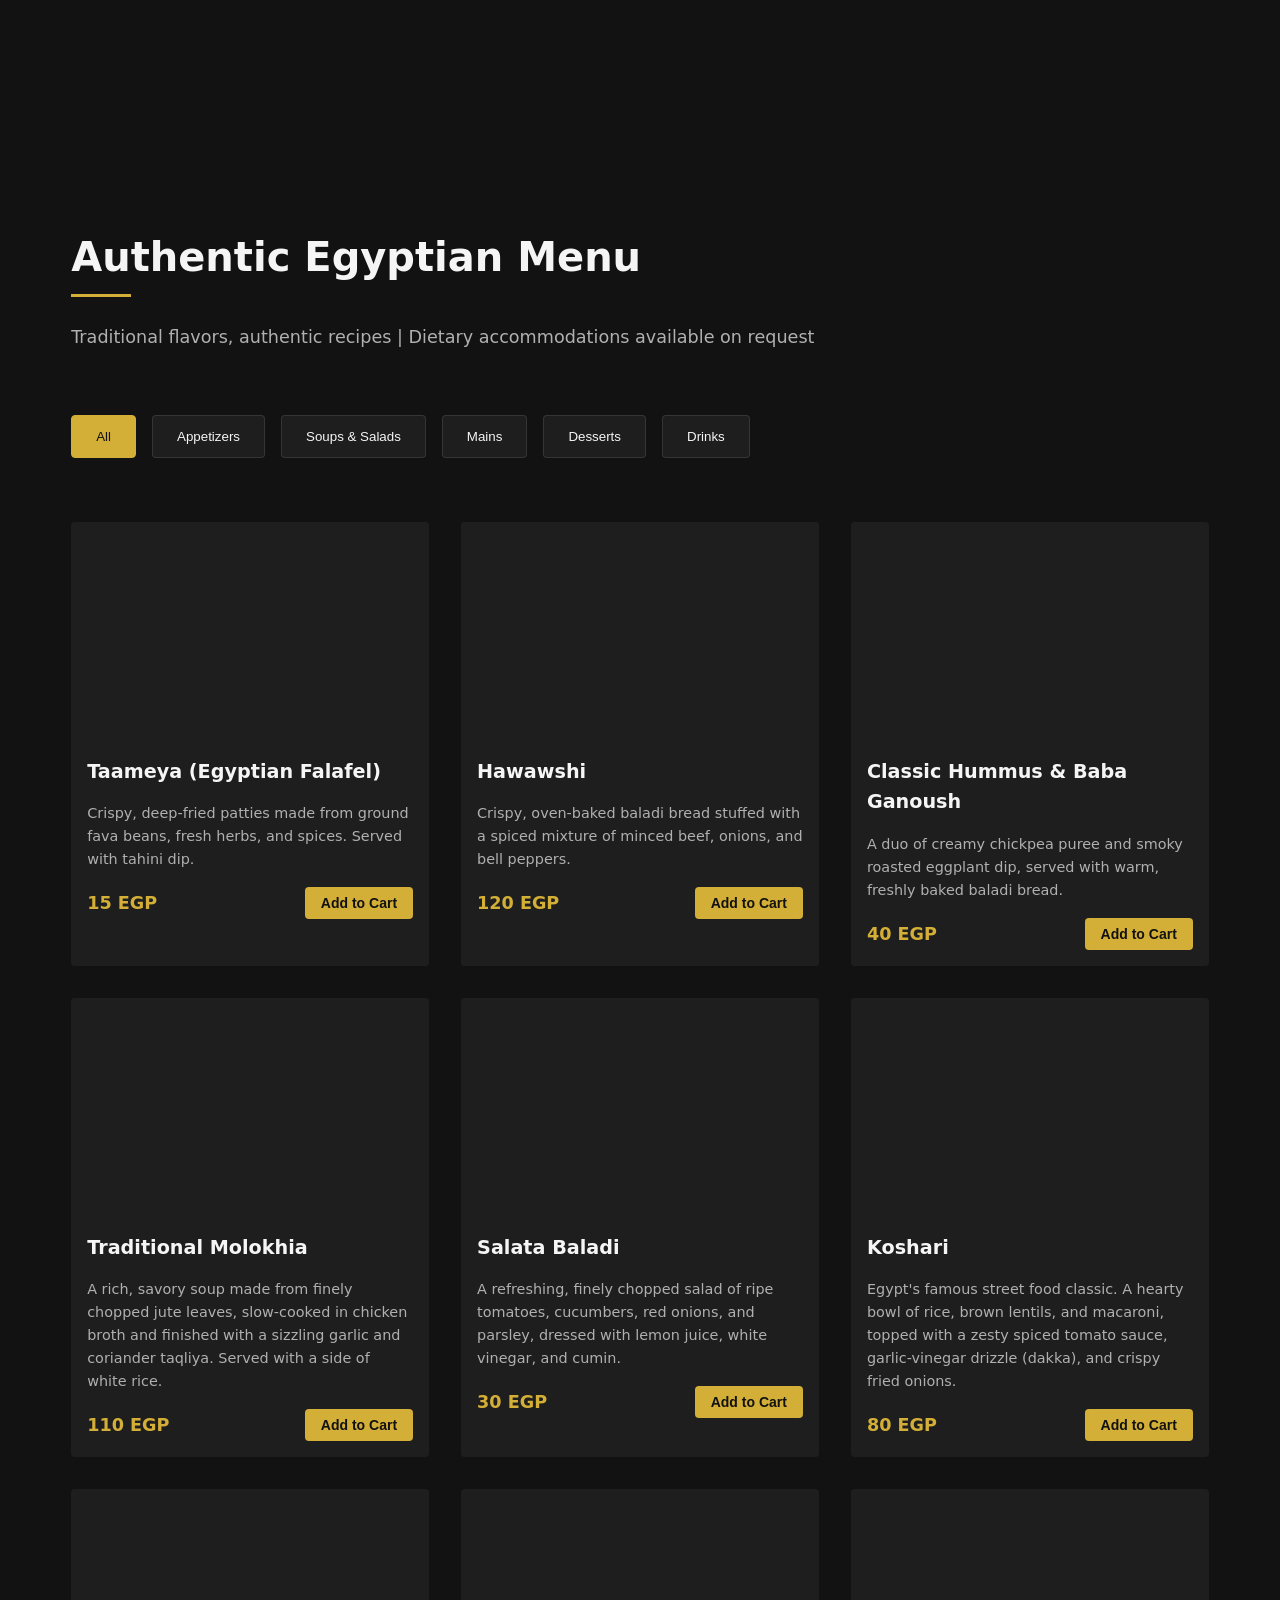
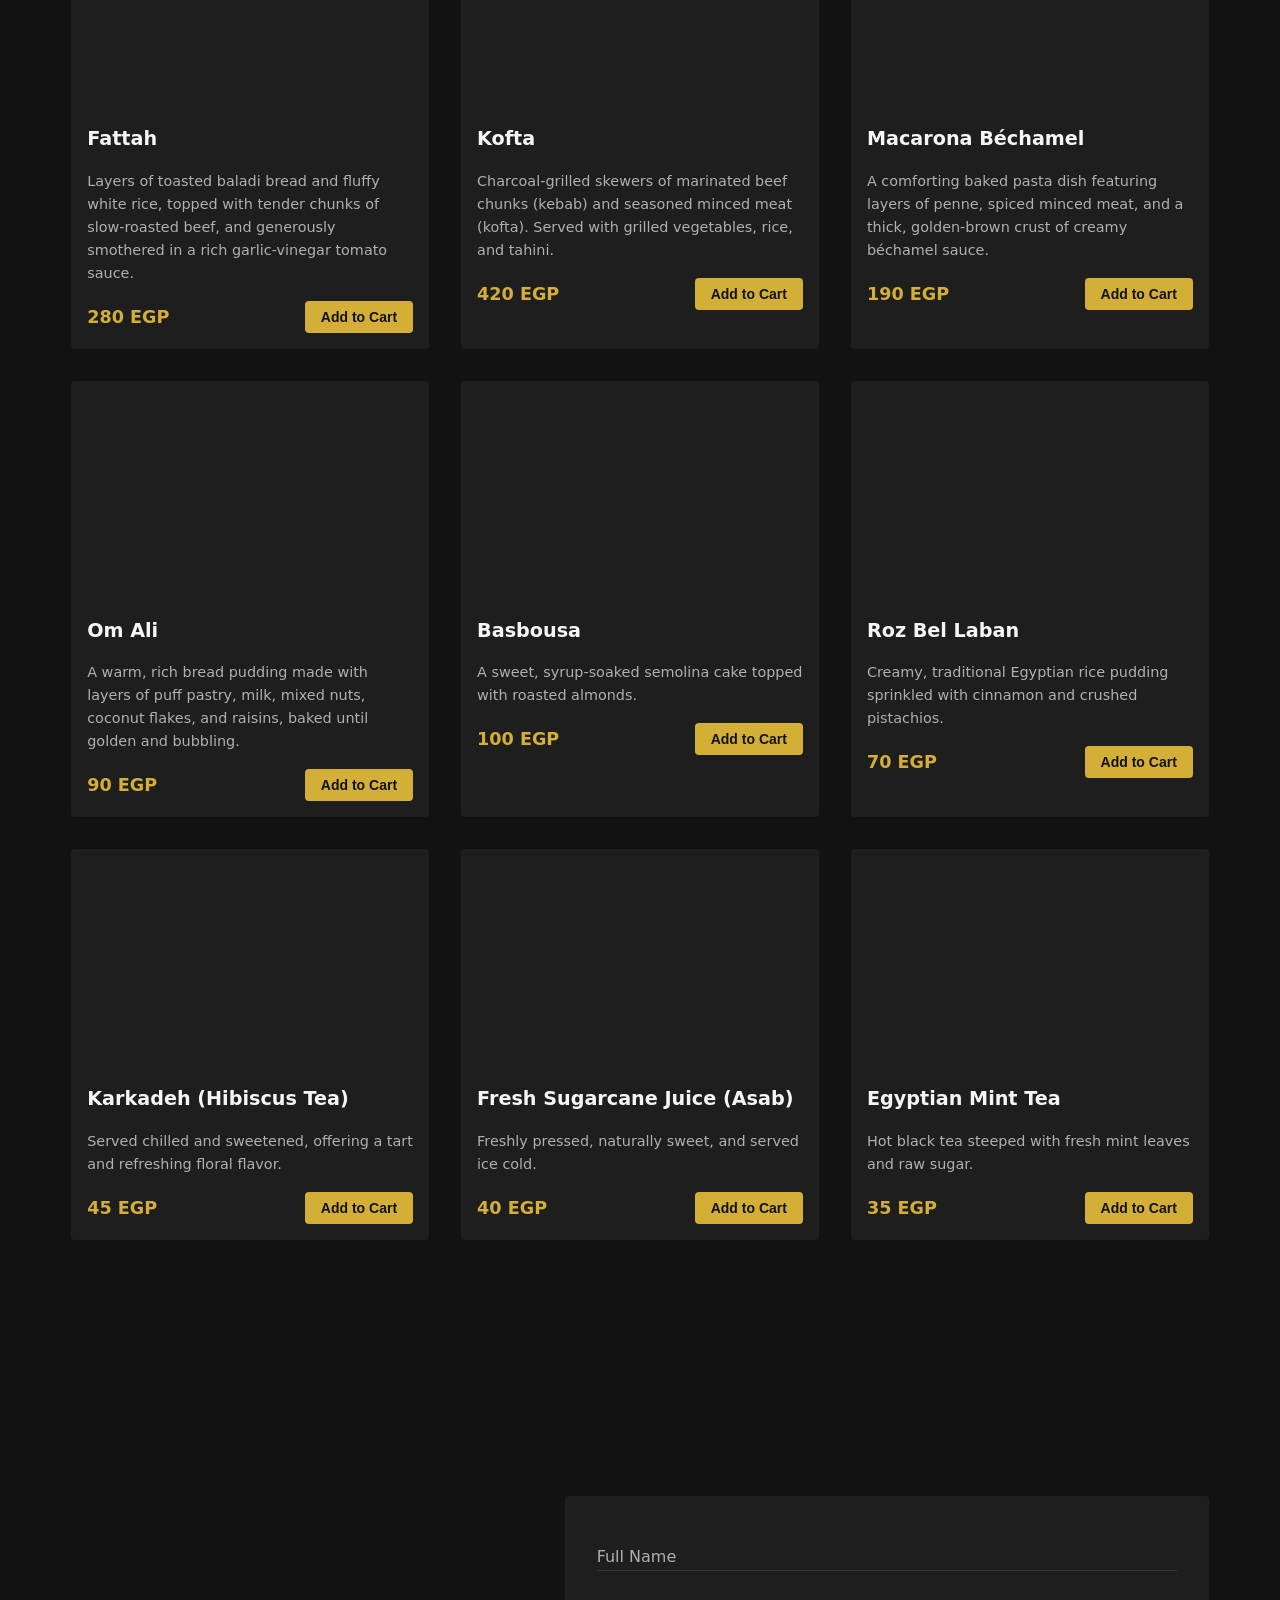
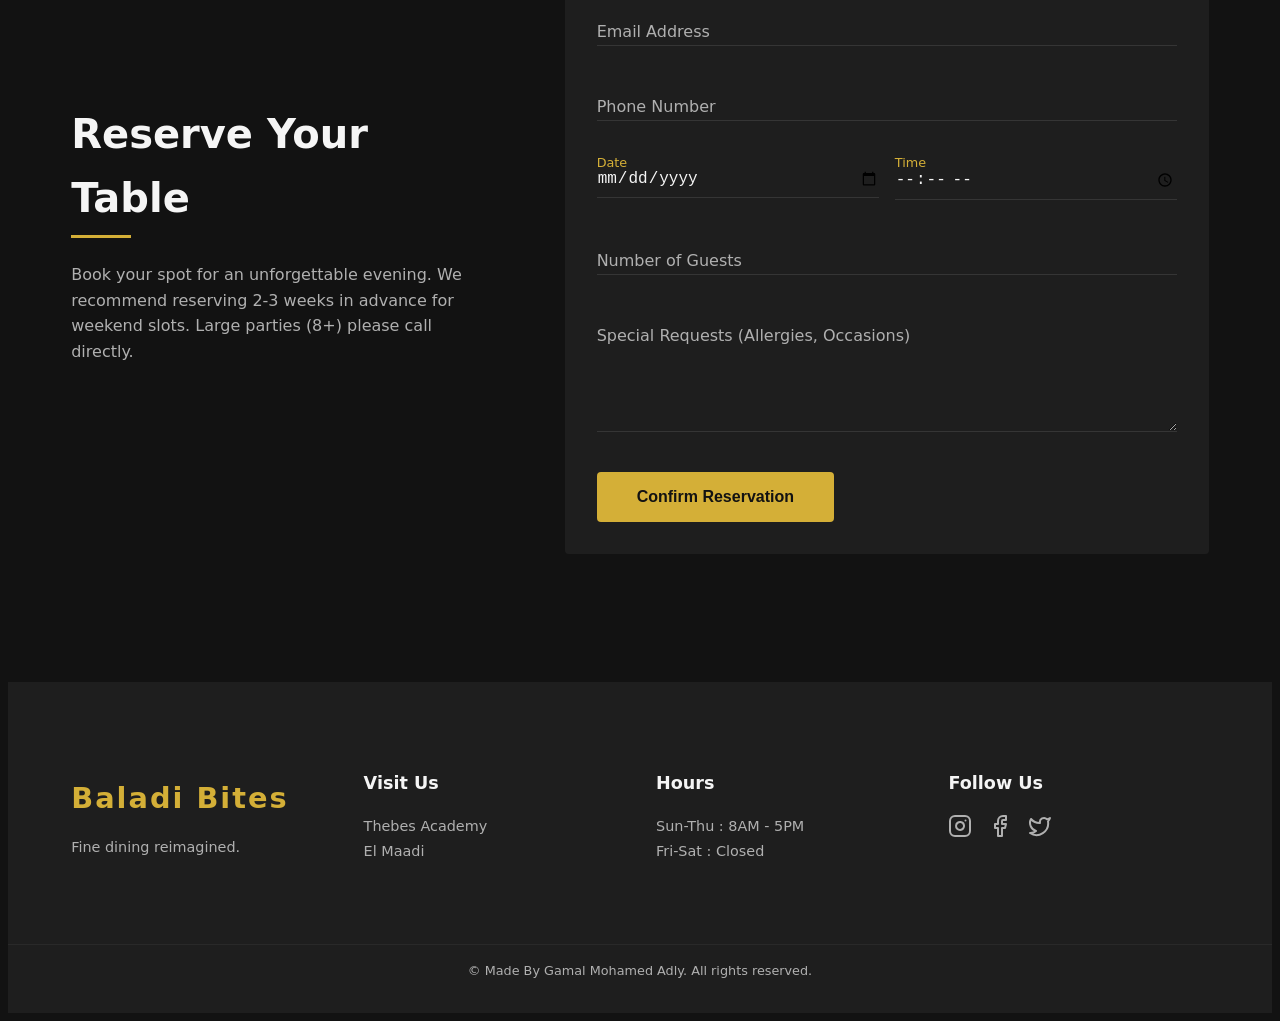
==== commit 57e504a0: "Add files via upload" ====
--- a/index.html
+++ b/index.html
@@ -18,6 +18,7 @@
                 <li><a href="#menu" class="nav__link">Menu</a></li>
                 <li><a href="#reserve" class="nav__link">Reserve</a></li>
                 <li><a href="#contact" class="nav__link">Contact</a></li>
+                <li><a href="cart.html" class="nav__link">Cart (<span class="cart-count">0</span>)</a></li>
             </ul>
             <button class="hamburger" aria-label="Toggle navigation">
                 <span class="hamburger__line"></span>
@@ -31,6 +32,7 @@
                 <li><a href="#menu" class="mobile-nav__link">Menu</a></li>
                 <li><a href="#reserve" class="mobile-nav__link">Reserve</a></li>
                 <li><a href="#contact" class="mobile-nav__link">Contact</a></li>
+                <li><a href="cart.html" class="mobile-nav__link">Cart (<span class="cart-count">0</span>)</a></li>
             </ul>
         </div>
     </header>
@@ -89,7 +91,10 @@
                         <div class="menu-item__content">
                             <h3 class="menu-item__name">Taameya (Egyptian Falafel)</h3>
                             <p class="menu-item__desc">Crispy, deep-fried patties made from ground fava beans, fresh herbs, and spices. Served with tahini dip.</p>
-                            <span class="menu-item__price">75 EGP</span>
+                            <div class="menu-item__action">
+                                <span class="menu-item__price">15 EGP</span>
+                                <button class="add-to-cart-btn" data-name="Taameya (Egyptian Falafel)" data-image="https://images.unsplash.com/photo-1701688596783-231b3764ef67?q=80&w=387&auto=format&fit=crop&ixlib=rb-4.1.0&ixid=M3wxMjA3fDB8MHxwaG90by1wYWdlfHx8fGVufDB8fHx8fA%3D%3D" data-price="75">Add to Cart</button>
+                            </div>
                         </div>
                     </div>
                     <div class="menu-item scroll-reveal" data-category="mezze">
@@ -99,7 +104,10 @@
                         <div class="menu-item__content">
                             <h3 class="menu-item__name">Hawawshi</h3>
                             <p class="menu-item__desc">Crispy, oven-baked baladi bread stuffed with a spiced mixture of minced beef, onions, and bell peppers.</p>
-                            <span class="menu-item__price">120 EGP</span>
+                            <div class="menu-item__action">
+                                <span class="menu-item__price">120 EGP</span>
+                                <button class="add-to-cart-btn" data-name="Hawawshi" data-image="https://tarasmulticulturaltable.com/wp-content/uploads/2021/09/Hawawshi-Egyptian-Meat-Stuffed-Bread-3-of-3.jpg" data-price="120">Add to Cart</button>
+                            </div>
                         </div>
                     </div>
                     <div class="menu-item scroll-reveal" data-category="mezze">
@@ -109,7 +117,10 @@
                         <div class="menu-item__content">
                             <h3 class="menu-item__name">Classic Hummus & Baba Ganoush</h3>
                             <p class="menu-item__desc">A duo of creamy chickpea puree and smoky roasted eggplant dip, served with warm, freshly baked baladi bread.</p>
-                            <span class="menu-item__price">90 EGP</span>
+                            <div class="menu-item__action">
+                                <span class="menu-item__price">40 EGP</span>
+                                <button class="add-to-cart-btn" data-name="Classic Hummus & Baba Ganoush" data-image="https://www.theendlessmeal.com/wp-content/uploads/2018/09/Baba-Ganoush-recipe-750x750.jpg" data-price="90">Add to Cart</button>
+                            </div>
                         </div>
                     </div>
 
@@ -121,7 +132,10 @@
                         <div class="menu-item__content">
                             <h3 class="menu-item__name">Traditional Molokhia</h3>
                             <p class="menu-item__desc">A rich, savory soup made from finely chopped jute leaves, slow-cooked in chicken broth and finished with a sizzling garlic and coriander taqliya. Served with a side of white rice.</p>
-                            <span class="menu-item__price">110 EGP</span>
+                            <div class="menu-item__action">
+                                <span class="menu-item__price">110 EGP</span>
+                                <button class="add-to-cart-btn" data-name="Traditional Molokhia" data-image="https://media.istockphoto.com/id/1490938624/photo/egyptian-traditional-food-molokhyia.jpg?s=612x612&w=0&k=20&c=Lq4S7JiO0O7i8OnydEmXcKAFef3oJOG7vDvZ_4C8KU8=" data-price="110">Add to Cart</button>
+                            </div>
                         </div>
                     </div>
                     <div class="menu-item scroll-reveal" data-category="soups-salads">
@@ -131,7 +145,10 @@
                         <div class="menu-item__content">
                             <h3 class="menu-item__name">Salata Baladi</h3>
                             <p class="menu-item__desc">A refreshing, finely chopped salad of ripe tomatoes, cucumbers, red onions, and parsley, dressed with lemon juice, white vinegar, and cumin.</p>
-                            <span class="menu-item__price">65 EGP</span>
+                            <div class="menu-item__action">
+                                <span class="menu-item__price">30 EGP</span>
+                                <button class="add-to-cart-btn" data-name="Salata Baladi" data-image="https://upload.wikimedia.org/wikipedia/commons/thumb/2/28/Salata_baladi.jpg/1280px-Salata_baladi.jpg" data-price="65">Add to Cart</button>
+                            </div>
                         </div>
                     </div>
 
@@ -143,7 +160,10 @@
                         <div class="menu-item__content">
                             <h3 class="menu-item__name">Koshari</h3>
                             <p class="menu-item__desc">Egypt's famous street food classic. A hearty bowl of rice, brown lentils, and macaroni, topped with a zesty spiced tomato sauce, garlic-vinegar drizzle (dakka), and crispy fried onions.</p>
-                            <span class="menu-item__price">140 EGP</span>
+                            <div class="menu-item__action">
+                                <span class="menu-item__price">80 EGP</span>
+                                <button class="add-to-cart-btn" data-name="Koshari" data-image="https://upload.wikimedia.org/wikipedia/commons/e/e9/Egyptian_food_Koshary.jpg" data-price="140">Add to Cart</button>
+                            </div>
                         </div>
                     </div>
                     <div class="menu-item scroll-reveal" data-category="mains">
@@ -153,7 +173,10 @@
                         <div class="menu-item__content">
                             <h3 class="menu-item__name">Fattah</h3>
                             <p class="menu-item__desc">Layers of toasted baladi bread and fluffy white rice, topped with tender chunks of slow-roasted beef, and generously smothered in a rich garlic-vinegar tomato sauce.</p>
-                            <span class="menu-item__price">280 EGP</span>
+                            <div class="menu-item__action">
+                                <span class="menu-item__price">280 EGP</span>
+                                <button class="add-to-cart-btn" data-name="Fattah" data-image="https://www.unileverfoodsolutions.eg/dam/global-ufs/mcos/meps/arabia/calcmenu/recipes/EG-recipes/In-Development/beef-shank-over-egyptian-fatta/main-header.jpg" data-price="280">Add to Cart</button>
+                            </div>
                         </div>
                     </div>
                     <div class="menu-item scroll-reveal" data-category="mains">
@@ -163,7 +186,10 @@
                         <div class="menu-item__content">
                             <h3 class="menu-item__name">Kofta</h3>
                             <p class="menu-item__desc">Charcoal-grilled skewers of marinated beef chunks (kebab) and seasoned minced meat (kofta). Served with grilled vegetables, rice, and tahini.</p>
-                            <span class="menu-item__price">420 EGP</span>
+                            <div class="menu-item__action">
+                                <span class="menu-item__price">420 EGP</span>
+                                <button class="add-to-cart-btn" data-name="Kofta" data-image="https://www.seriouseats.com/thmb/VDkcBrPDtVa4kBHa6XvklX2taB8=/1500x0/filters:no_upscale():max_bytes(150000):strip_icc()/__opt__aboutcom__coeus__resources__content_migration__serious_eats__seriouseats.com__recipes__images__20090813-lamb-kofta-4cea300ea5664787995b284c6a5ea9bb.jpg" data-price="420">Add to Cart</button>
+                            </div>
                         </div>
                     </div>
                     <div class="menu-item scroll-reveal" data-category="mains">
@@ -173,7 +199,10 @@
                         <div class="menu-item__content">
                             <h3 class="menu-item__name">Macarona Béchamel</h3>
                             <p class="menu-item__desc">A comforting baked pasta dish featuring layers of penne, spiced minced meat, and a thick, golden-brown crust of creamy béchamel sauce.</p>
-                            <span class="menu-item__price">190 EGP</span>
+                            <div class="menu-item__action">
+                                <span class="menu-item__price">190 EGP</span>
+                                <button class="add-to-cart-btn" data-name="Macarona Béchamel" data-image="https://tarasmulticulturaltable.com/wp-content/uploads/2019/01/Macarona-Bechamel-Egyptian-Baked-Pasta-2-of-3.jpg" data-price="190">Add to Cart</button>
+                            </div>
                         </div>
                     </div>
 
@@ -185,7 +214,10 @@
                         <div class="menu-item__content">
                             <h3 class="menu-item__name">Om Ali</h3>
                             <p class="menu-item__desc">A warm, rich bread pudding made with layers of puff pastry, milk, mixed nuts, coconut flakes, and raisins, baked until golden and bubbling.</p>
-                            <span class="menu-item__price">110 EGP</span>
+                            <div class="menu-item__action">
+                                <span class="menu-item__price">90 EGP</span>
+                                <button class="add-to-cart-btn" data-name="Om Ali" data-image="https://t3.ftcdn.net/jpg/07/62/13/36/360_F_762133669_JiKxY4Dh9N9XXSTaU0Bs4FVhsabb4Xl3.jpg" data-price="110">Add to Cart</button>
+                            </div>
                         </div>
                     </div>
                     <div class="menu-item scroll-reveal" data-category="desserts">
@@ -195,7 +227,10 @@
                         <div class="menu-item__content">
                             <h3 class="menu-item__name">Basbousa</h3>
                             <p class="menu-item__desc">A sweet, syrup-soaked semolina cake topped with roasted almonds.</p>
-                            <span class="menu-item__price">85 EGP</span>
+                            <div class="menu-item__action">
+                                <span class="menu-item__price">100 EGP</span>
+                                <button class="add-to-cart-btn" data-name="Basbousa" data-image="https://thumbs.dreamstime.com/b/square-piece-basbousa-cream-held-fork-above-tray-dessert-has-golden-brown-crust-topped-crushed-384916424.jpg" data-price="85">Add to Cart</button>
+                            </div>
                         </div>
                     </div>
                     <div class="menu-item scroll-reveal" data-category="desserts">
@@ -205,7 +240,10 @@
                         <div class="menu-item__content">
                             <h3 class="menu-item__name">Roz Bel Laban</h3>
                             <p class="menu-item__desc">Creamy, traditional Egyptian rice pudding sprinkled with cinnamon and crushed pistachios.</p>
-                            <span class="menu-item__price">70 EGP</span>
+                            <div class="menu-item__action">
+                                <span class="menu-item__price">70 EGP</span>
+                                <button class="add-to-cart-btn" data-name="Roz Bel Laban" data-image="https://www.osiristours.com/wp-content/uploads/2023/12/Roz-Bel-Laban.jpg" data-price="70">Add to Cart</button>
+                            </div>
                         </div>
                     </div>
 
@@ -217,7 +255,10 @@
                         <div class="menu-item__content">
                             <h3 class="menu-item__name">Karkadeh (Hibiscus Tea)</h3>
                             <p class="menu-item__desc">Served chilled and sweetened, offering a tart and refreshing floral flavor.</p>
-                            <span class="menu-item__price">45 EGP</span>
+                            <div class="menu-item__action">
+                                <span class="menu-item__price">45 EGP</span>
+                                <button class="add-to-cart-btn" data-name="Karkadeh (Hibiscus Tea)" data-image="https://static.vecteezy.com/system/resources/previews/075/407/500/large_2x/egyptian-karkadeh-hibiscus-tea-free-photo.jpg" data-price="45">Add to Cart</button>
+                            </div>
                         </div>
                     </div>
                     <div class="menu-item scroll-reveal" data-category="beverages">
@@ -227,7 +268,10 @@
                         <div class="menu-item__content">
                             <h3 class="menu-item__name">Fresh Sugarcane Juice (Asab)</h3>
                             <p class="menu-item__desc">Freshly pressed, naturally sweet, and served ice cold.</p>
-                            <span class="menu-item__price">40 EGP</span>
+                            <div class="menu-item__action">
+                                <span class="menu-item__price">40 EGP</span>
+                                <button class="add-to-cart-btn" data-name="Fresh Sugarcane Juice (Asab)" data-image="https://t4.ftcdn.net/jpg/05/88/95/49/360_F_588954911_S2dXt8djD0SJ03XFjbmGKepOZfJwVFGn.jpg" data-price="40">Add to Cart</button>
+                            </div>
                         </div>
                     </div>
                     <div class="menu-item scroll-reveal" data-category="beverages">
@@ -237,7 +281,10 @@
                         <div class="menu-item__content">
                             <h3 class="menu-item__name">Egyptian Mint Tea</h3>
                             <p class="menu-item__desc">Hot black tea steeped with fresh mint leaves and raw sugar.</p>
-                            <span class="menu-item__price">35 EGP</span>
+                            <div class="menu-item__action">
+                                <span class="menu-item__price">35 EGP</span>
+                                <button class="add-to-cart-btn" data-name="Egyptian Mint Tea" data-image="https://img.freepik.com/premium-photo/refreshing-glass-iced-tea-with-mint-leaves_1306868-11833.jpg?semt=ais_hybrid&w=740&q=80" data-price="35">Add to Cart</button>
+                            </div>
                         </div>
                     </div>
                 </div>
--- a/style.css
+++ b/style.css
@@ -594,4 +594,57 @@
     .container {         
         width: 95%;     
     } 
+}
+
+/* Cart Styles */
+.menu-item__action {
+    display: flex;
+    justify-content: space-between;
+    align-items: center;
+    margin-top: 1rem;
+}
+
+.add-to-cart-btn {
+    padding: 0.5rem 1rem;
+    font-size: 0.875rem;
+    background: var(--accent);
+    color: var(--bg-primary);
+    border: none;
+    border-radius: var(--border-radius);
+    font-weight: 600;
+    cursor: pointer;
+    transition: var(--transition);
+}
+
+.add-to-cart-btn:hover {
+    background: var(--accent-light);
+    transform: translateY(-2px);
+    box-shadow: 0 4px 12px rgba(212, 175, 55, 0.3);
+}
+
+/* Toast Notification */
+.toast-container {
+    position: fixed;
+    top: 1rem;
+    left: 1rem;
+    z-index: 9999;
+    display: flex;
+    flex-direction: column;
+    gap: 0.5rem;
+}
+
+.toast {
+    background: var(--accent);
+    color: var(--bg-primary);
+    padding: 0.75rem 1.25rem;
+    border-radius: var(--border-radius);
+    font-weight: 600;
+    font-size: 0.9rem;
+    box-shadow: 0 4px 12px rgba(0,0,0,0.3);
+    animation: slideIn 0.3s ease;
+}
+
+@keyframes slideIn {
+    from { transform: translateX(-100%); opacity: 0; }
+    to { transform: translateX(0); opacity: 1; }
 }
